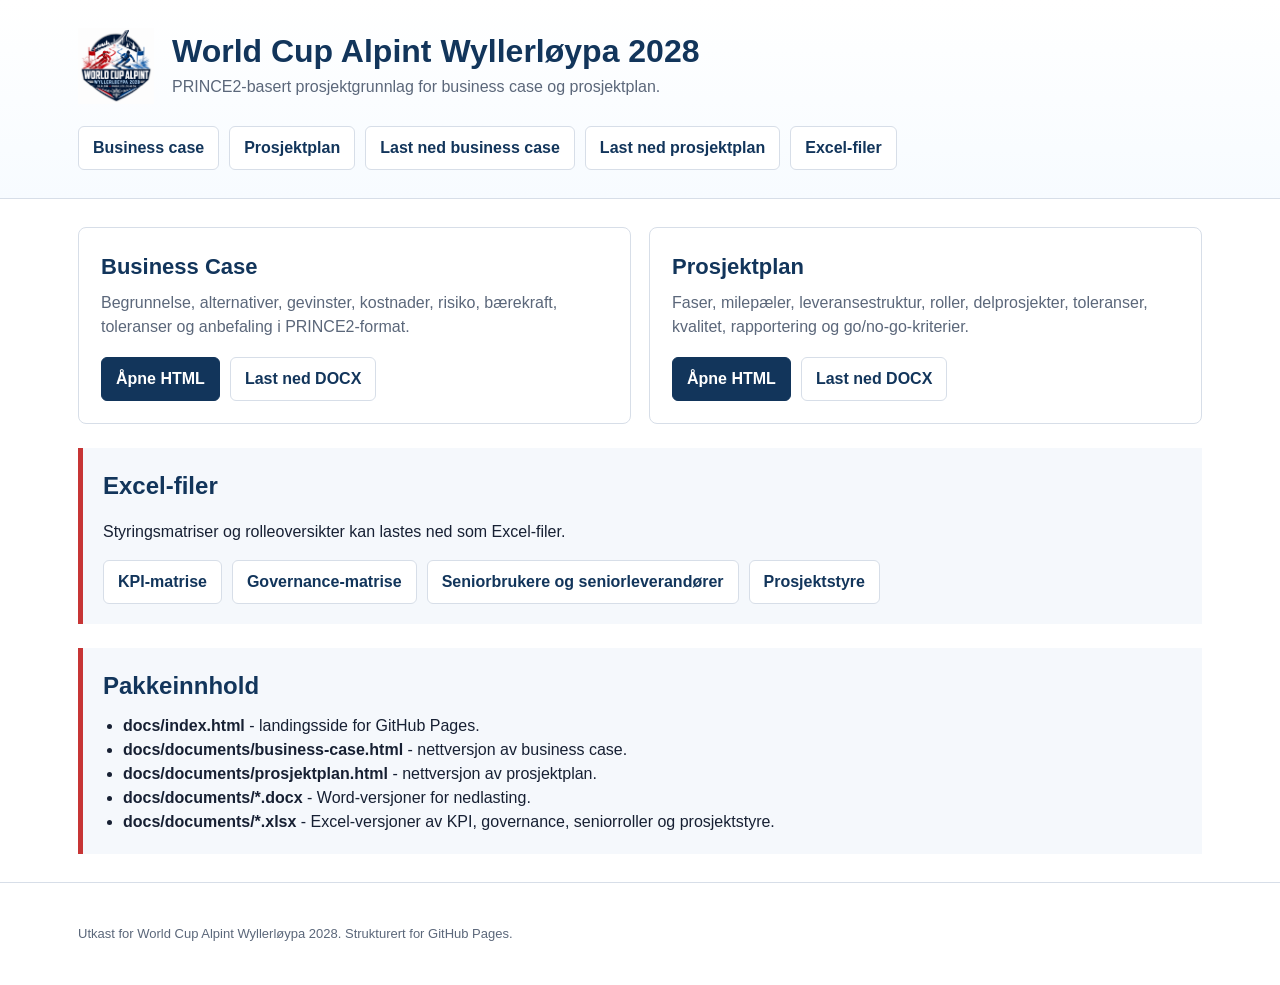
==== docs/index.html @ ef1f35f2 "Add files via upload" ====
<!doctype html>
<html lang="no">
<head>
  <meta charset="utf-8">
  <meta name="viewport" content="width=device-width, initial-scale=1">
  <title>World Cup Alpint Wyllerløypa 2028</title>
  <link rel="stylesheet" href="styles.css">
</head>
<body>
  <header>
    <div class="shell">
      <div class="topbar">
        <img class="logo" src="assets/logo.png" alt="World Cup Alpint Wyllerløypa 2028 logo">
        <div>
          <h1>World Cup Alpint Wyllerløypa 2028</h1>
          <p class="subtitle">PRINCE2-basert prosjektgrunnlag for business case og prosjektplan.</p>
        </div>
      </div>
      <nav aria-label="Hovednavigasjon">
        <a href="documents/business-case.html">Business case</a>
        <a href="documents/prosjektplan.html">Prosjektplan</a>
        <a href="documents/business-case.docx">Last ned business case</a>
        <a href="documents/prosjektplan.docx">Last ned prosjektplan</a>
        <a href="#excel">Excel-filer</a>
      </nav>
    </div>
  </header>

  <main class="shell">
    <section class="grid" aria-label="Dokumenter">
      <article class="card">
        <h2>Business Case</h2>
        <p>Begrunnelse, alternativer, gevinster, kostnader, risiko, bærekraft, toleranser og anbefaling i PRINCE2-format.</p>
        <div class="actions">
          <a class="button primary" href="documents/business-case.html">Åpne HTML</a>
          <a class="button" href="documents/business-case.docx">Last ned DOCX</a>
        </div>
      </article>

      <article class="card">
        <h2>Prosjektplan</h2>
        <p>Faser, milepæler, leveransestruktur, roller, delprosjekter, toleranser, kvalitet, rapportering og go/no-go-kriterier.</p>
        <div class="actions">
          <a class="button primary" href="documents/prosjektplan.html">Åpne HTML</a>
          <a class="button" href="documents/prosjektplan.docx">Last ned DOCX</a>
        </div>
      </article>
    </section>

    <section class="summary" id="excel">
      <h2>Excel-filer</h2>
      <p>Styringsmatriser og rolleoversikter kan lastes ned som Excel-filer.</p>
      <div class="actions">
        <a class="button" href="documents/kpi-matrise.xlsx">KPI-matrise</a>
        <a class="button" href="documents/governance-matrise.xlsx">Governance-matrise</a>
        <a class="button" href="documents/seniorbrukere-seniorleverandorer.xlsx">Seniorbrukere og seniorleverandører</a>
        <a class="button" href="documents/prosjektstyre.xlsx">Prosjektstyre</a>
      </div>
    </section>

    <section class="summary">
      <h2>Pakkeinnhold</h2>
      <ul>
        <li><strong>docs/index.html</strong> - landingsside for GitHub Pages.</li>
        <li><strong>docs/documents/business-case.html</strong> - nettversjon av business case.</li>
        <li><strong>docs/documents/prosjektplan.html</strong> - nettversjon av prosjektplan.</li>
        <li><strong>docs/documents/*.docx</strong> - Word-versjoner for nedlasting.</li>
        <li><strong>docs/documents/*.xlsx</strong> - Excel-versjoner av KPI, governance, seniorroller og prosjektstyre.</li>
      </ul>
    </section>
  </main>

  <footer>
    <div class="shell">
      <p>Utkast for World Cup Alpint Wyllerløypa 2028. Strukturert for GitHub Pages.</p>
    </div>
  </footer>
</body>
</html>
---- docs/styles.css ----
:root {
  --ink: #172033;
  --muted: #5b677a;
  --line: #d7dee8;
  --panel: #f5f8fc;
  --blue: #12355b;
  --ice: #e8f3ff;
  --red: #c73535;
}

* {
  box-sizing: border-box;
}

body {
  margin: 0;
  font-family: Arial, Helvetica, sans-serif;
  color: var(--ink);
  background: #ffffff;
  line-height: 1.5;
}

.shell {
  max-width: 1180px;
  margin: 0 auto;
  padding: 28px;
}

header {
  border-bottom: 1px solid var(--line);
  background: linear-gradient(180deg, #ffffff 0%, #f7fbff 100%);
}

.topbar {
  display: flex;
  align-items: center;
  gap: 18px;
}

.logo {
  width: 76px;
  height: 76px;
  object-fit: contain;
}

h1 {
  margin: 0;
  color: var(--blue);
  font-size: 32px;
  line-height: 1.15;
}

.subtitle {
  margin: 6px 0 0;
  color: var(--muted);
  font-size: 16px;
}

nav {
  display: flex;
  flex-wrap: wrap;
  gap: 10px;
  margin-top: 22px;
}

nav a,
.button {
  display: inline-flex;
  align-items: center;
  justify-content: center;
  min-height: 40px;
  padding: 9px 14px;
  border: 1px solid var(--line);
  border-radius: 6px;
  color: var(--blue);
  background: #ffffff;
  text-decoration: none;
  font-weight: 700;
}

nav a:hover,
.button:hover {
  background: var(--ice);
}

.button.primary {
  color: #ffffff;
  background: var(--blue);
  border-color: var(--blue);
}

main {
  padding: 32px 0 48px;
}

.grid {
  display: grid;
  grid-template-columns: repeat(2, minmax(0, 1fr));
  gap: 18px;
}

.card {
  border: 1px solid var(--line);
  border-radius: 8px;
  padding: 22px;
  background: #ffffff;
}

.card h2 {
  margin: 0 0 8px;
  color: var(--blue);
  font-size: 22px;
}

.card p {
  margin: 0 0 18px;
  color: var(--muted);
}

.actions {
  display: flex;
  flex-wrap: wrap;
  gap: 10px;
}

.summary {
  margin-top: 24px;
  padding: 20px;
  border-left: 5px solid var(--red);
  background: var(--panel);
}

.summary h2 {
  margin: 0 0 8px;
  color: var(--blue);
}

.summary ul {
  margin: 10px 0 0;
  padding-left: 20px;
}

footer {
  border-top: 1px solid var(--line);
  color: var(--muted);
  font-size: 13px;
}

@media (max-width: 760px) {
  .shell {
    padding: 20px;
  }

  .topbar {
    align-items: flex-start;
  }

  .logo {
    width: 58px;
    height: 58px;
  }

  h1 {
    font-size: 25px;
  }

  .grid {
    grid-template-columns: 1fr;
  }
}
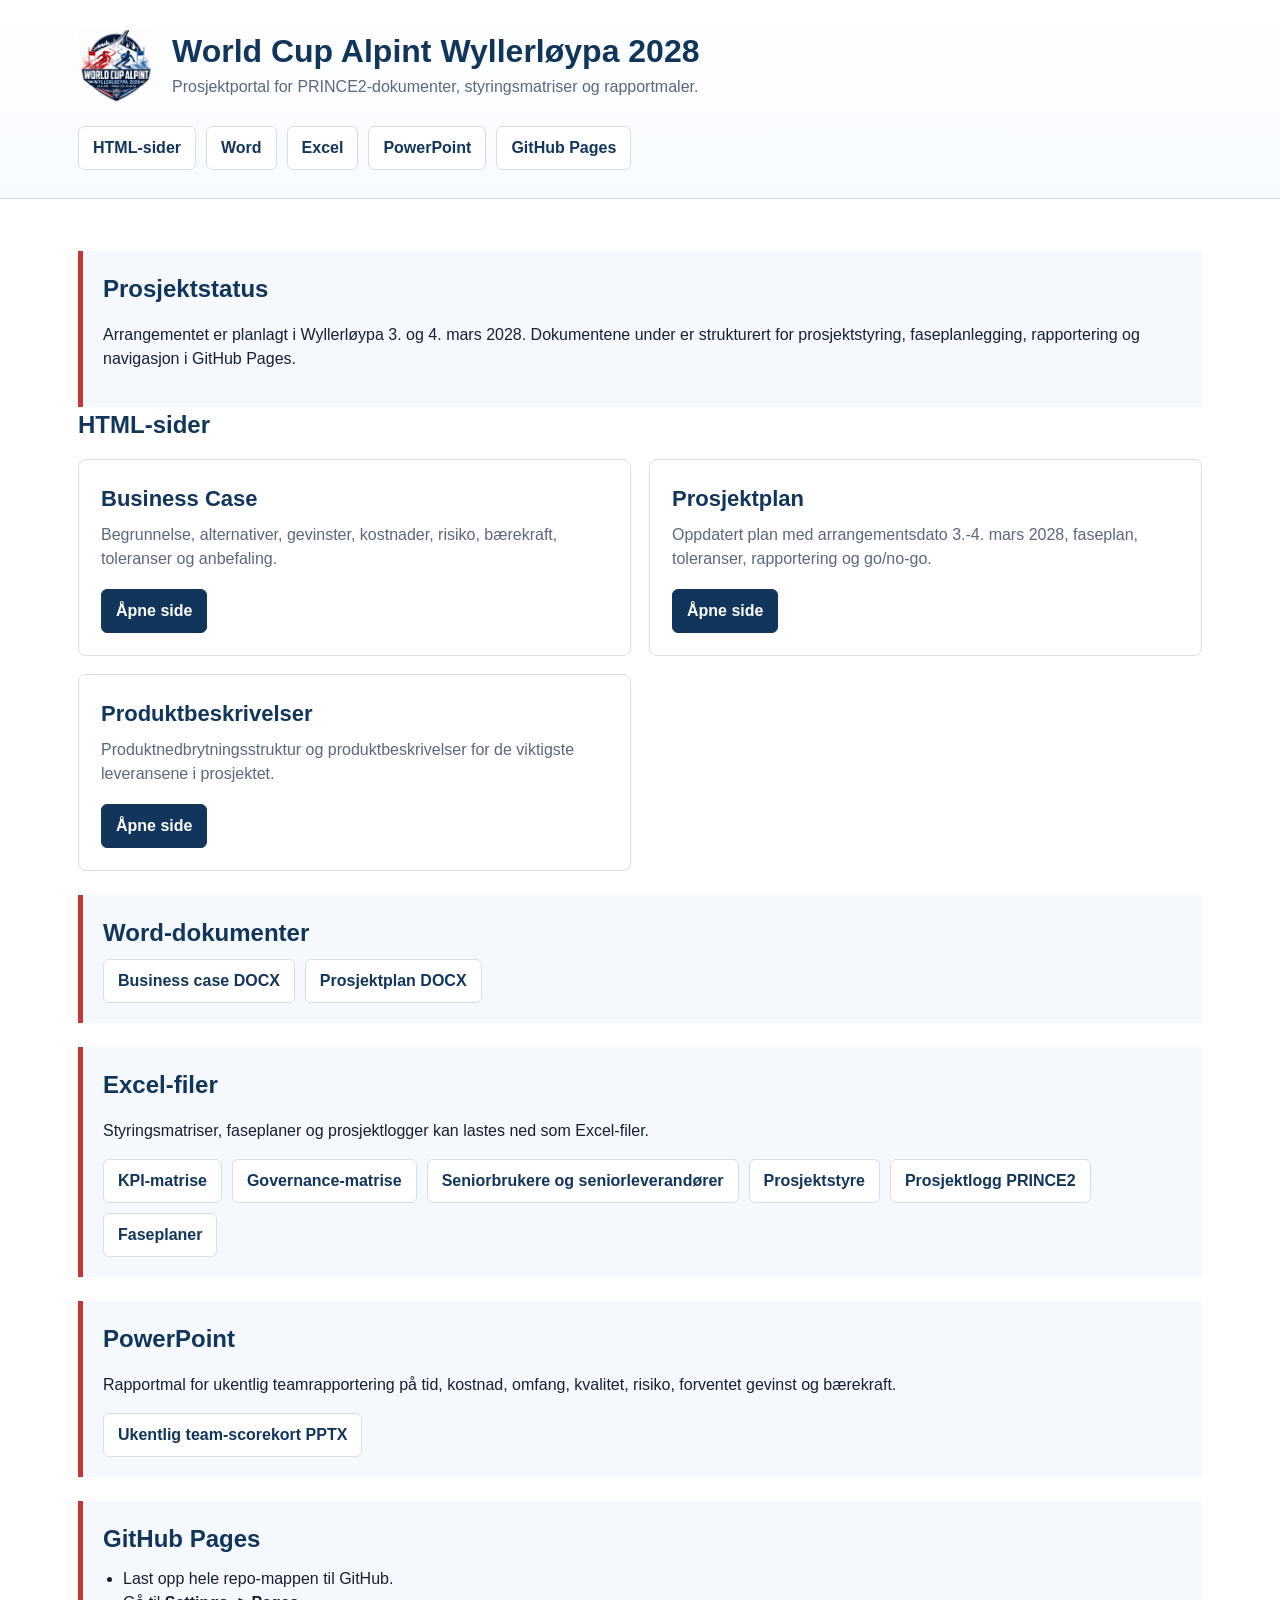
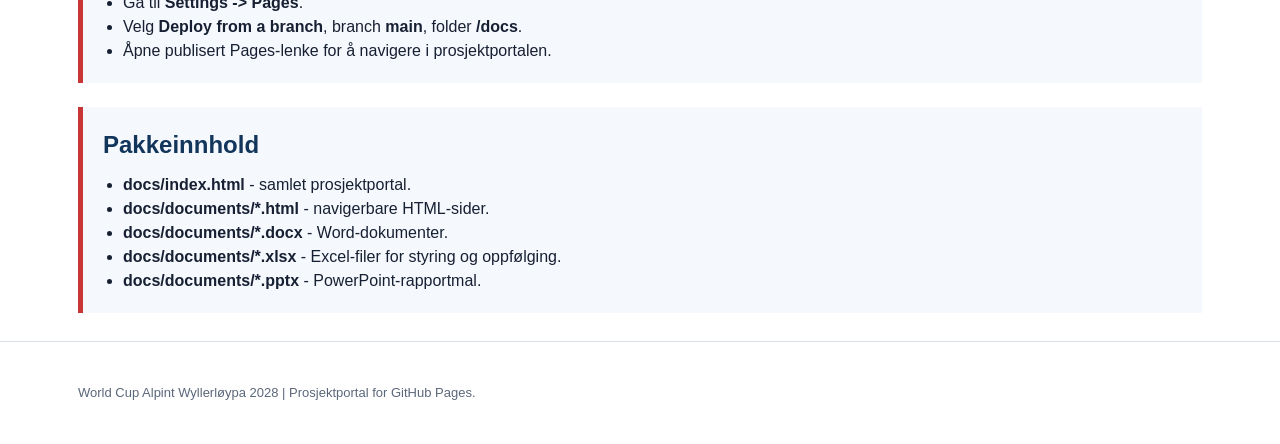
==== commit 23f03efa: "Add files via upload" ====
--- a/docs/index.html
+++ b/docs/index.html
@@ -13,66 +13,108 @@
         <img class="logo" src="assets/logo.png" alt="World Cup Alpint Wyllerløypa 2028 logo">
         <div>
           <h1>World Cup Alpint Wyllerløypa 2028</h1>
-          <p class="subtitle">PRINCE2-basert prosjektgrunnlag for business case og prosjektplan.</p>
+          <p class="subtitle">Prosjektportal for PRINCE2-dokumenter, styringsmatriser og rapportmaler.</p>
         </div>
       </div>
       <nav aria-label="Hovednavigasjon">
-        <a href="documents/business-case.html">Business case</a>
-        <a href="documents/prosjektplan.html">Prosjektplan</a>
-        <a href="documents/business-case.docx">Last ned business case</a>
-        <a href="documents/prosjektplan.docx">Last ned prosjektplan</a>
-        <a href="#excel">Excel-filer</a>
+        <a href="#sider">HTML-sider</a>
+        <a href="#word">Word</a>
+        <a href="#excel">Excel</a>
+        <a href="#ppt">PowerPoint</a>
+        <a href="#github">GitHub Pages</a>
       </nav>
     </div>
   </header>
 
   <main class="shell">
-    <section class="grid" aria-label="Dokumenter">
-      <article class="card">
-        <h2>Business Case</h2>
-        <p>Begrunnelse, alternativer, gevinster, kostnader, risiko, bærekraft, toleranser og anbefaling i PRINCE2-format.</p>
-        <div class="actions">
-          <a class="button primary" href="documents/business-case.html">Åpne HTML</a>
-          <a class="button" href="documents/business-case.docx">Last ned DOCX</a>
-        </div>
-      </article>
-
-      <article class="card">
-        <h2>Prosjektplan</h2>
-        <p>Faser, milepæler, leveransestruktur, roller, delprosjekter, toleranser, kvalitet, rapportering og go/no-go-kriterier.</p>
-        <div class="actions">
-          <a class="button primary" href="documents/prosjektplan.html">Åpne HTML</a>
-          <a class="button" href="documents/prosjektplan.docx">Last ned DOCX</a>
-        </div>
-      </article>
+    <section class="summary">
+      <h2>Prosjektstatus</h2>
+      <p>Arrangementet er planlagt i Wyllerløypa 3. og 4. mars 2028. Dokumentene under er strukturert for prosjektstyring, faseplanlegging, rapportering og navigasjon i GitHub Pages.</p>
     </section>
 
-    <section class="summary" id="excel">
+    <section id="sider">
+      <h2 class="section-title">HTML-sider</h2>
+      <div class="grid">
+        <article class="card">
+          <h2>Business Case</h2>
+          <p>Begrunnelse, alternativer, gevinster, kostnader, risiko, bærekraft, toleranser og anbefaling.</p>
+          <div class="actions">
+            <a class="button primary" href="documents/business-case.html">Åpne side</a>
+          </div>
+        </article>
+
+        <article class="card">
+          <h2>Prosjektplan</h2>
+          <p>Oppdatert plan med arrangementsdato 3.-4. mars 2028, faseplan, toleranser, rapportering og go/no-go.</p>
+          <div class="actions">
+            <a class="button primary" href="documents/prosjektplan.html">Åpne side</a>
+          </div>
+        </article>
+
+        <article class="card">
+          <h2>Produktbeskrivelser</h2>
+          <p>Produktnedbrytningsstruktur og produktbeskrivelser for de viktigste leveransene i prosjektet.</p>
+          <div class="actions">
+            <a class="button primary" href="documents/produktbeskrivelser.html">Åpne side</a>
+          </div>
+        </article>
+      </div>
+    </section>
+
+    <section id="word" class="summary">
+      <h2>Word-dokumenter</h2>
+      <div class="actions">
+        <a class="button" href="documents/business-case.docx">Business case DOCX</a>
+        <a class="button" href="documents/prosjektplan.docx">Prosjektplan DOCX</a>
+      </div>
+    </section>
+
+    <section id="excel" class="summary">
       <h2>Excel-filer</h2>
-      <p>Styringsmatriser og rolleoversikter kan lastes ned som Excel-filer.</p>
+      <p>Styringsmatriser, faseplaner og prosjektlogger kan lastes ned som Excel-filer.</p>
       <div class="actions">
         <a class="button" href="documents/kpi-matrise.xlsx">KPI-matrise</a>
         <a class="button" href="documents/governance-matrise.xlsx">Governance-matrise</a>
         <a class="button" href="documents/seniorbrukere-seniorleverandorer.xlsx">Seniorbrukere og seniorleverandører</a>
         <a class="button" href="documents/prosjektstyre.xlsx">Prosjektstyre</a>
+        <a class="button" href="documents/prosjektlogg.xlsx">Prosjektlogg PRINCE2</a>
+        <a class="button" href="documents/faseplaner.xlsx">Faseplaner</a>
       </div>
+    </section>
+
+    <section id="ppt" class="summary">
+      <h2>PowerPoint</h2>
+      <p>Rapportmal for ukentlig teamrapportering på tid, kostnad, omfang, kvalitet, risiko, forventet gevinst og bærekraft.</p>
+      <div class="actions">
+        <a class="button" href="documents/ukentlig-team-scorekort.pptx">Ukentlig team-scorekort PPTX</a>
+      </div>
+    </section>
+
+    <section id="github" class="summary">
+      <h2>GitHub Pages</h2>
+      <ul>
+        <li>Last opp hele repo-mappen til GitHub.</li>
+        <li>Gå til <strong>Settings -> Pages</strong>.</li>
+        <li>Velg <strong>Deploy from a branch</strong>, branch <strong>main</strong>, folder <strong>/docs</strong>.</li>
+        <li>Åpne publisert Pages-lenke for å navigere i prosjektportalen.</li>
+      </ul>
     </section>
 
     <section class="summary">
       <h2>Pakkeinnhold</h2>
       <ul>
-        <li><strong>docs/index.html</strong> - landingsside for GitHub Pages.</li>
-        <li><strong>docs/documents/business-case.html</strong> - nettversjon av business case.</li>
-        <li><strong>docs/documents/prosjektplan.html</strong> - nettversjon av prosjektplan.</li>
-        <li><strong>docs/documents/*.docx</strong> - Word-versjoner for nedlasting.</li>
-        <li><strong>docs/documents/*.xlsx</strong> - Excel-versjoner av KPI, governance, seniorroller og prosjektstyre.</li>
+        <li><strong>docs/index.html</strong> - samlet prosjektportal.</li>
+        <li><strong>docs/documents/*.html</strong> - navigerbare HTML-sider.</li>
+        <li><strong>docs/documents/*.docx</strong> - Word-dokumenter.</li>
+        <li><strong>docs/documents/*.xlsx</strong> - Excel-filer for styring og oppfølging.</li>
+        <li><strong>docs/documents/*.pptx</strong> - PowerPoint-rapportmal.</li>
       </ul>
     </section>
   </main>
 
   <footer>
     <div class="shell">
-      <p>Utkast for World Cup Alpint Wyllerløypa 2028. Strukturert for GitHub Pages.</p>
+      <p>World Cup Alpint Wyllerløypa 2028 | Prosjektportal for GitHub Pages.</p>
     </div>
   </footer>
 </body>
--- a/docs/styles.css
+++ b/docs/styles.css
@@ -93,6 +93,12 @@
   padding: 32px 0 48px;
 }
 
+.section-title {
+  margin: 0 0 16px;
+  color: var(--blue);
+  font-size: 24px;
+}
+
 .grid {
   display: grid;
   grid-template-columns: repeat(2, minmax(0, 1fr));
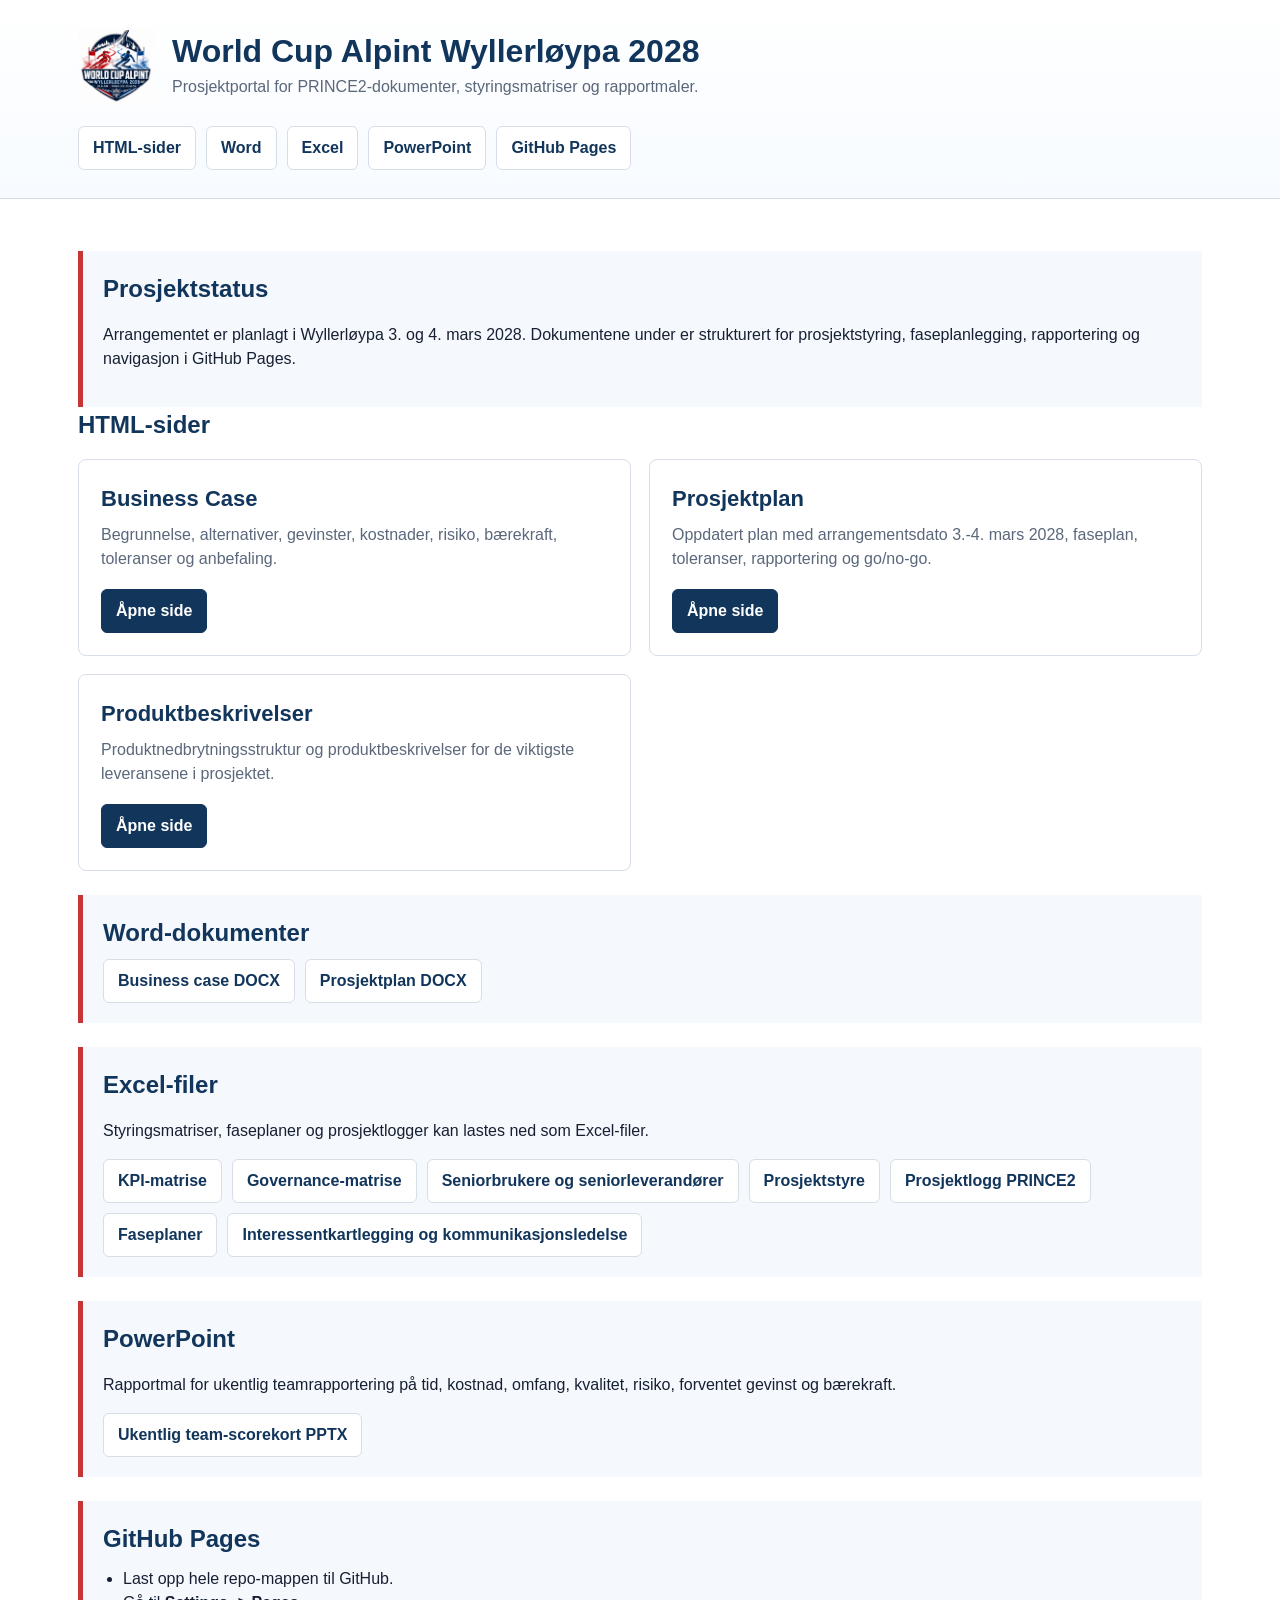
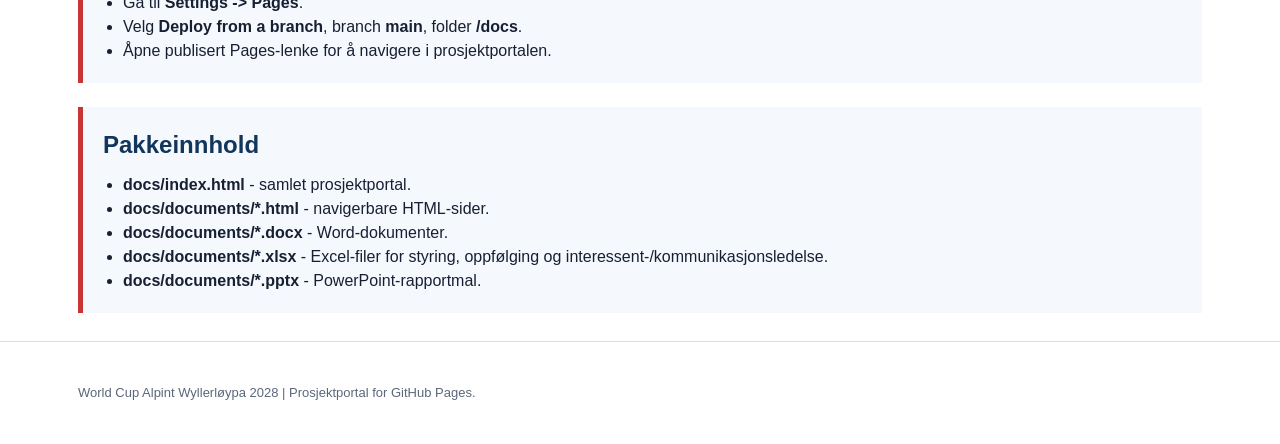
==== commit 7800cf53: "Add files via upload" ====
--- a/docs/index.html
+++ b/docs/index.html
@@ -79,6 +79,7 @@
         <a class="button" href="documents/prosjektstyre.xlsx">Prosjektstyre</a>
         <a class="button" href="documents/prosjektlogg.xlsx">Prosjektlogg PRINCE2</a>
         <a class="button" href="documents/faseplaner.xlsx">Faseplaner</a>
+        <a class="button" href="documents/Interessentkartlegging-og-kommunikasjonsledelse-World-Cup-Alpint-Wyllerloypa-2028.xlsx">Interessentkartlegging og kommunikasjonsledelse</a>
       </div>
     </section>
 
@@ -106,7 +107,7 @@
         <li><strong>docs/index.html</strong> - samlet prosjektportal.</li>
         <li><strong>docs/documents/*.html</strong> - navigerbare HTML-sider.</li>
         <li><strong>docs/documents/*.docx</strong> - Word-dokumenter.</li>
-        <li><strong>docs/documents/*.xlsx</strong> - Excel-filer for styring og oppfølging.</li>
+        <li><strong>docs/documents/*.xlsx</strong> - Excel-filer for styring, oppfølging og interessent-/kommunikasjonsledelse.</li>
         <li><strong>docs/documents/*.pptx</strong> - PowerPoint-rapportmal.</li>
       </ul>
     </section>
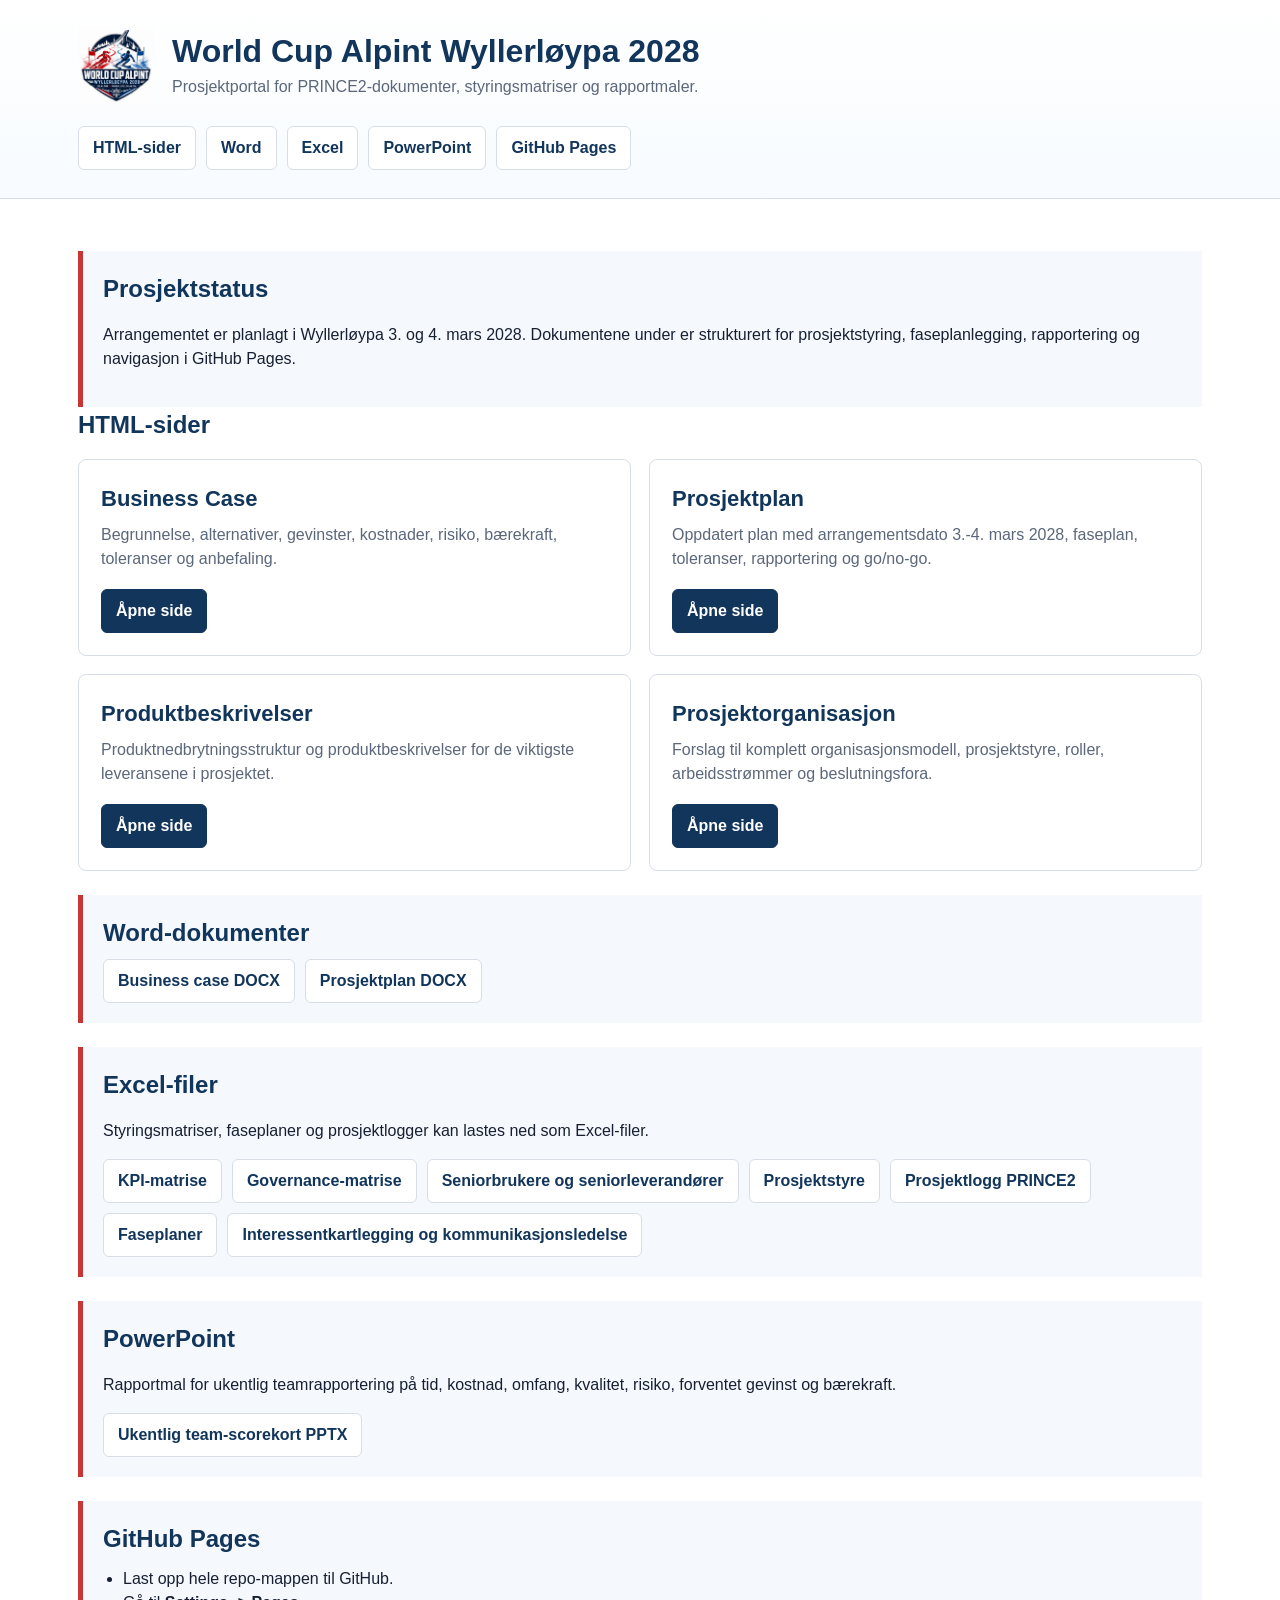
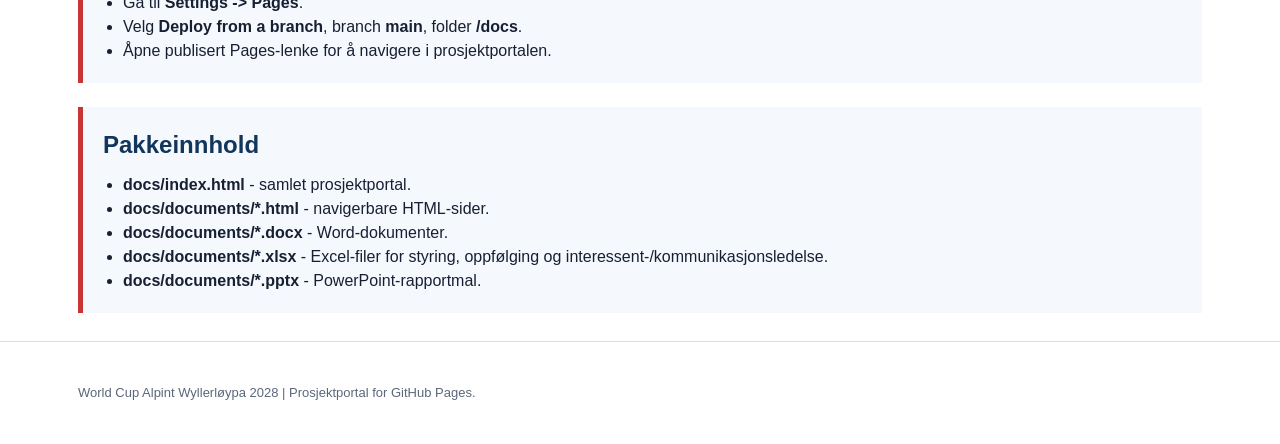
==== commit c709b120: "Add files via upload" ====
--- a/docs/index.html
+++ b/docs/index.html
@@ -56,6 +56,14 @@
           <p>Produktnedbrytningsstruktur og produktbeskrivelser for de viktigste leveransene i prosjektet.</p>
           <div class="actions">
             <a class="button primary" href="documents/produktbeskrivelser.html">Åpne side</a>
+          </div>
+        </article>
+
+        <article class="card">
+          <h2>Prosjektorganisasjon</h2>
+          <p>Forslag til komplett organisasjonsmodell, prosjektstyre, roller, arbeidsstrømmer og beslutningsfora.</p>
+          <div class="actions">
+            <a class="button primary" href="documents/Prosjektorganisasjon-World-Cup-Alpint-Wyllerloypa-2028.html">Åpne side</a>
           </div>
         </article>
       </div>
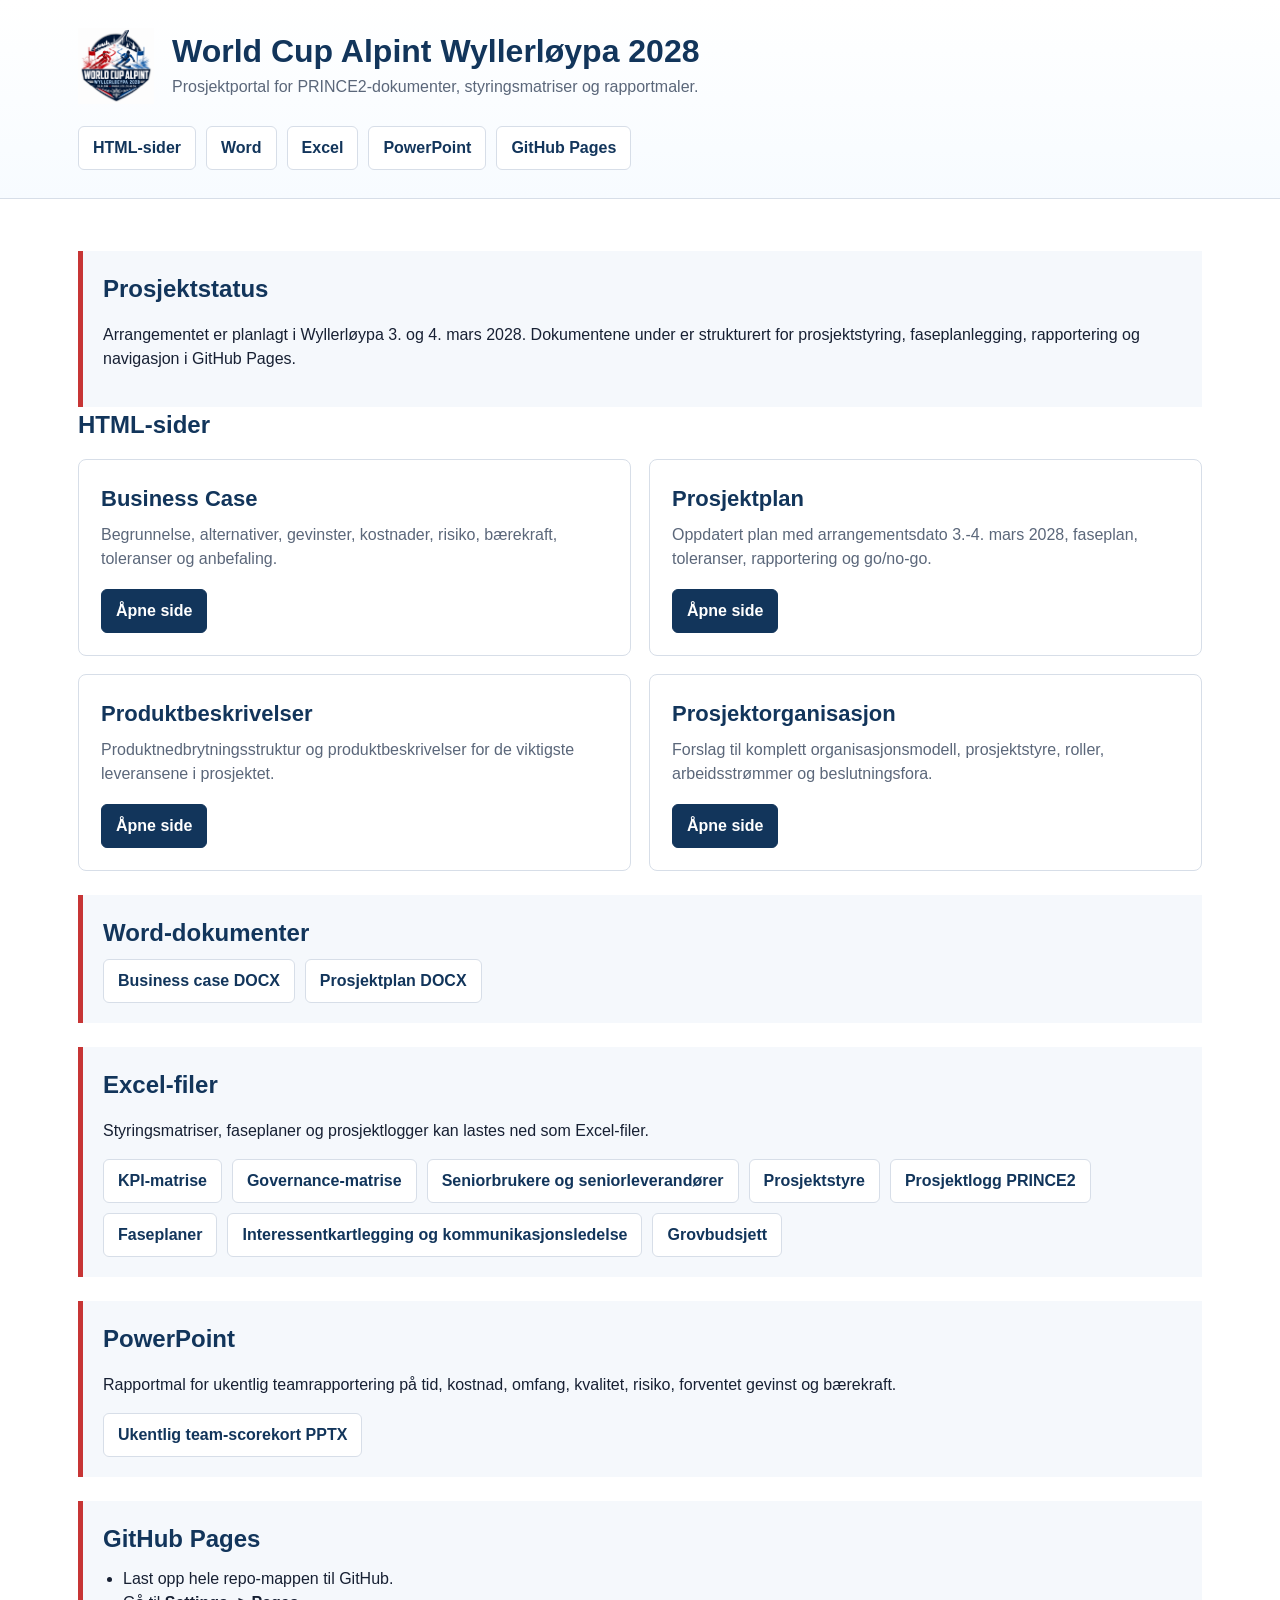
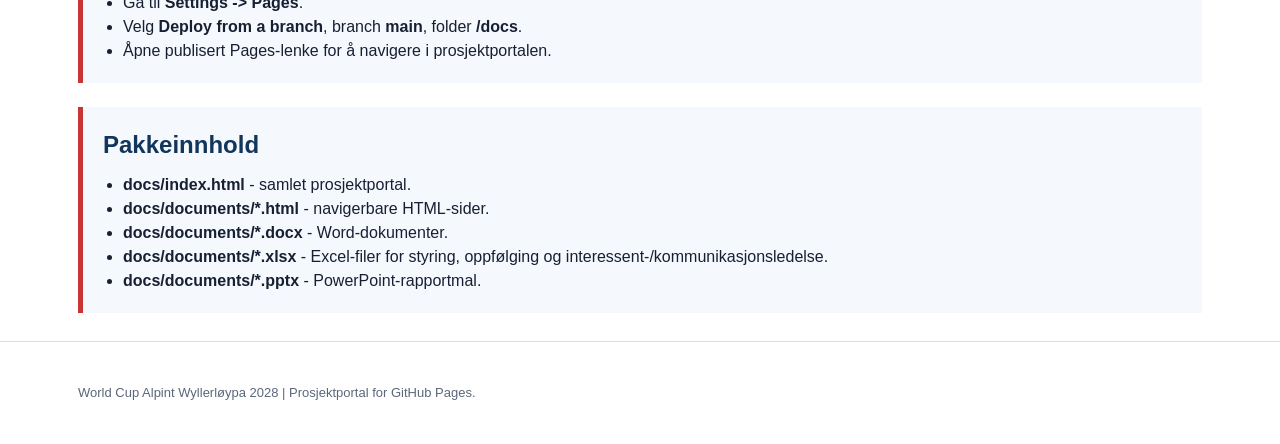
==== commit 9b7b635b: "Add files via upload" ====
--- a/docs/index.html
+++ b/docs/index.html
@@ -88,6 +88,7 @@
         <a class="button" href="documents/prosjektlogg.xlsx">Prosjektlogg PRINCE2</a>
         <a class="button" href="documents/faseplaner.xlsx">Faseplaner</a>
         <a class="button" href="documents/Interessentkartlegging-og-kommunikasjonsledelse-World-Cup-Alpint-Wyllerloypa-2028.xlsx">Interessentkartlegging og kommunikasjonsledelse</a>
+        <a class="button" href="documents/Grovbudsjett-World-Cup-Alpint-Wyllerloypa-2028.xlsx">Grovbudsjett</a>
       </div>
     </section>
 
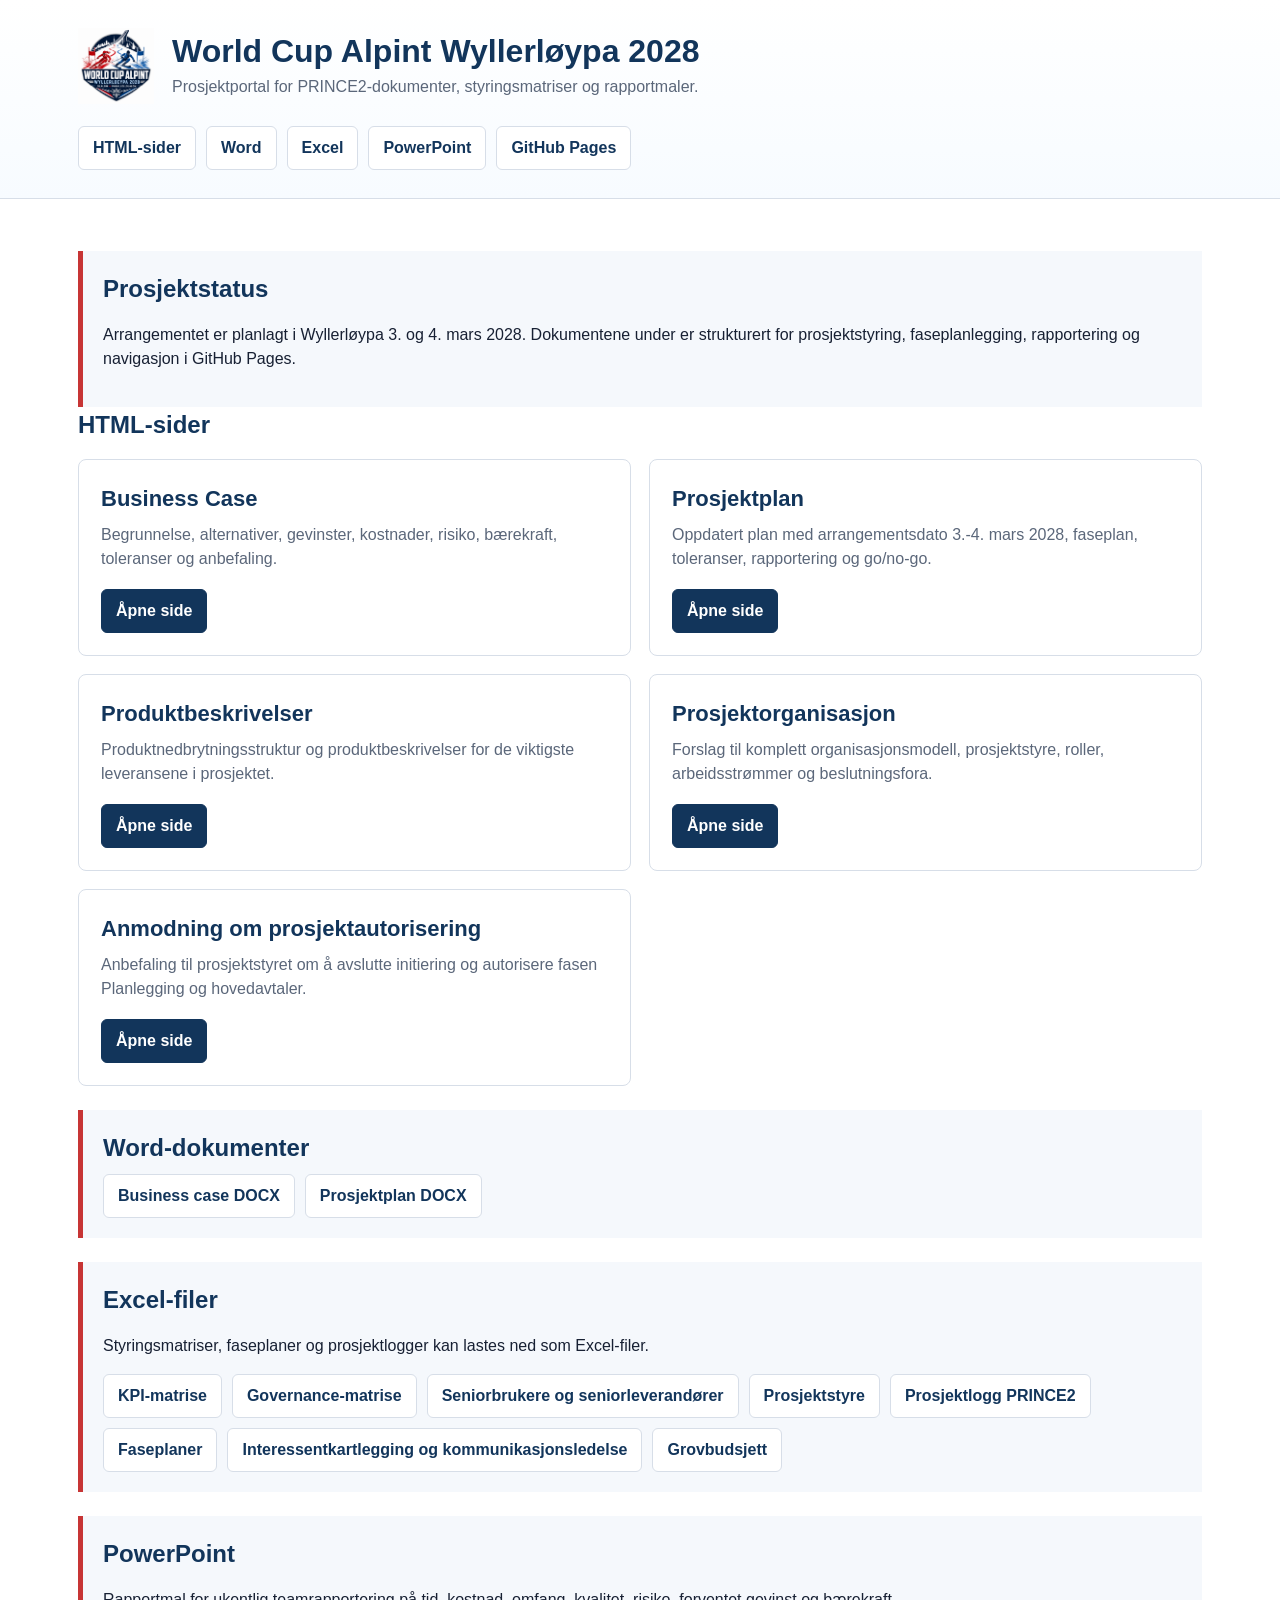
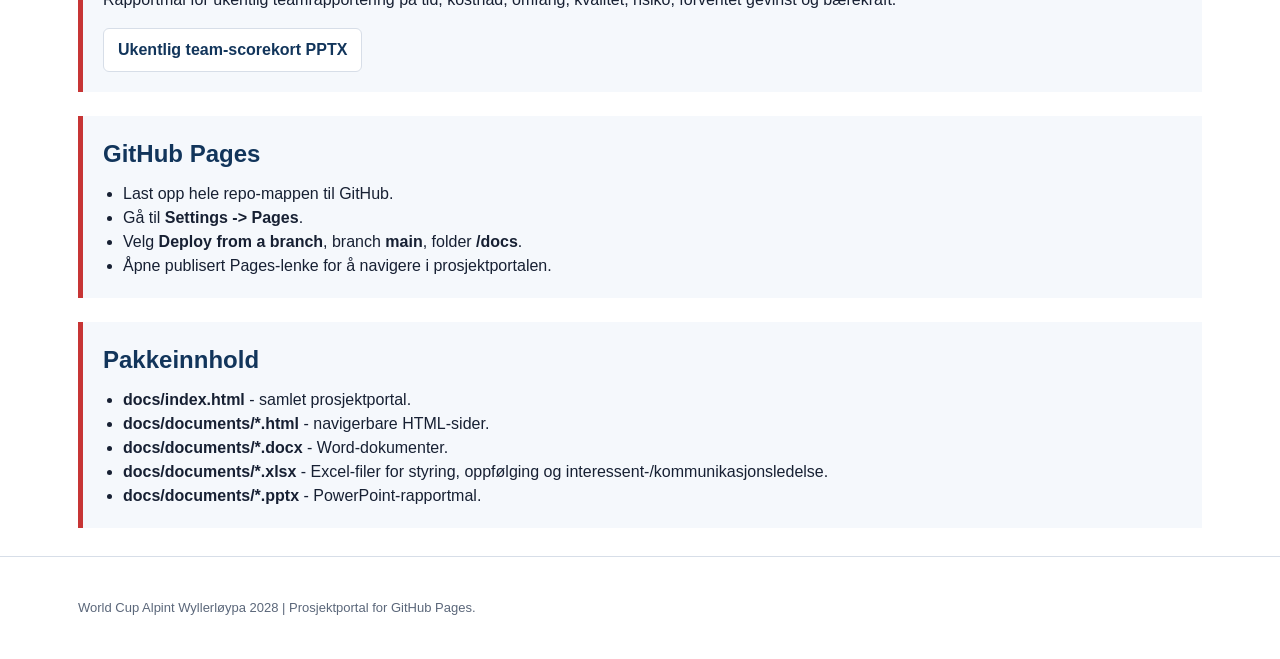
==== commit 68015b58: "Add files via upload" ====
--- a/docs/index.html
+++ b/docs/index.html
@@ -66,6 +66,14 @@
             <a class="button primary" href="documents/Prosjektorganisasjon-World-Cup-Alpint-Wyllerloypa-2028.html">Åpne side</a>
           </div>
         </article>
+
+        <article class="card">
+          <h2>Anmodning om prosjektautorisering</h2>
+          <p>Anbefaling til prosjektstyret om å avslutte initiering og autorisere fasen Planlegging og hovedavtaler.</p>
+          <div class="actions">
+            <a class="button primary" href="documents/anmodning-prosjektautorisering.html">Åpne side</a>
+          </div>
+        </article>
       </div>
     </section>
 
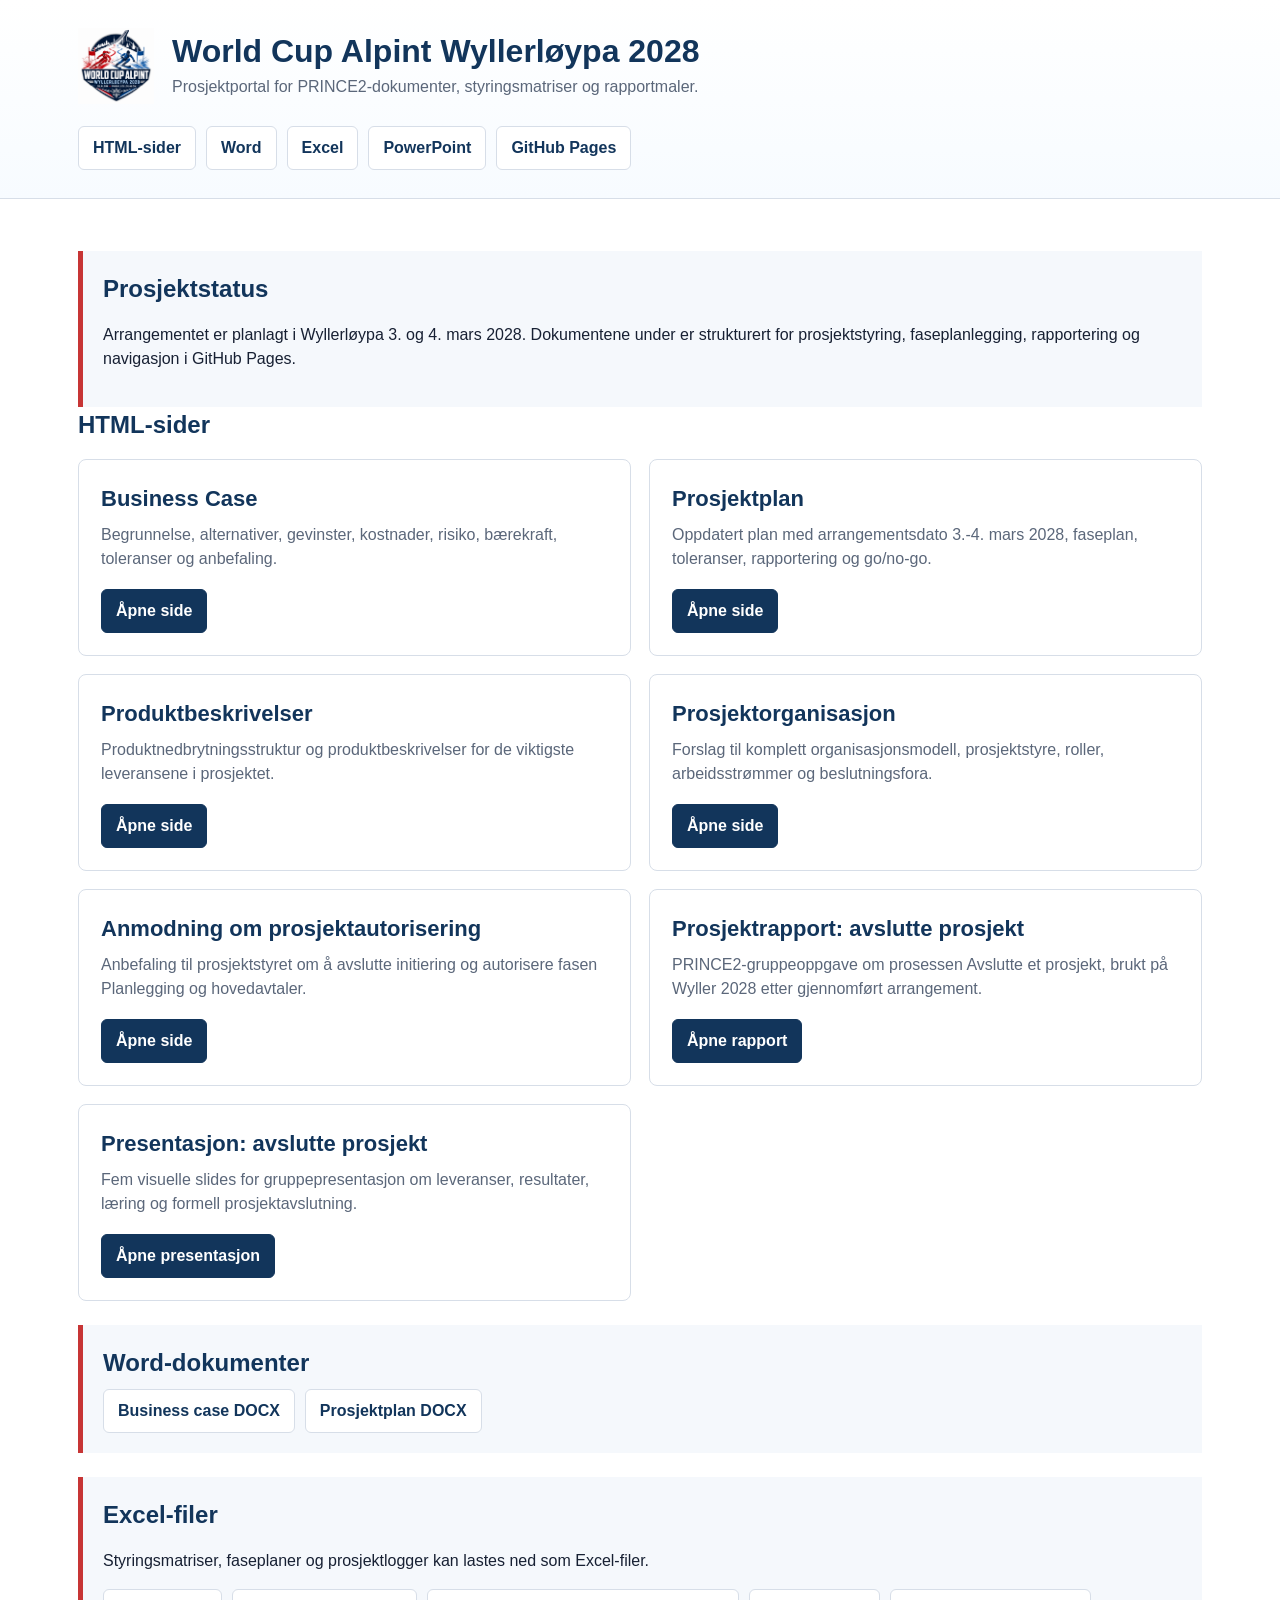
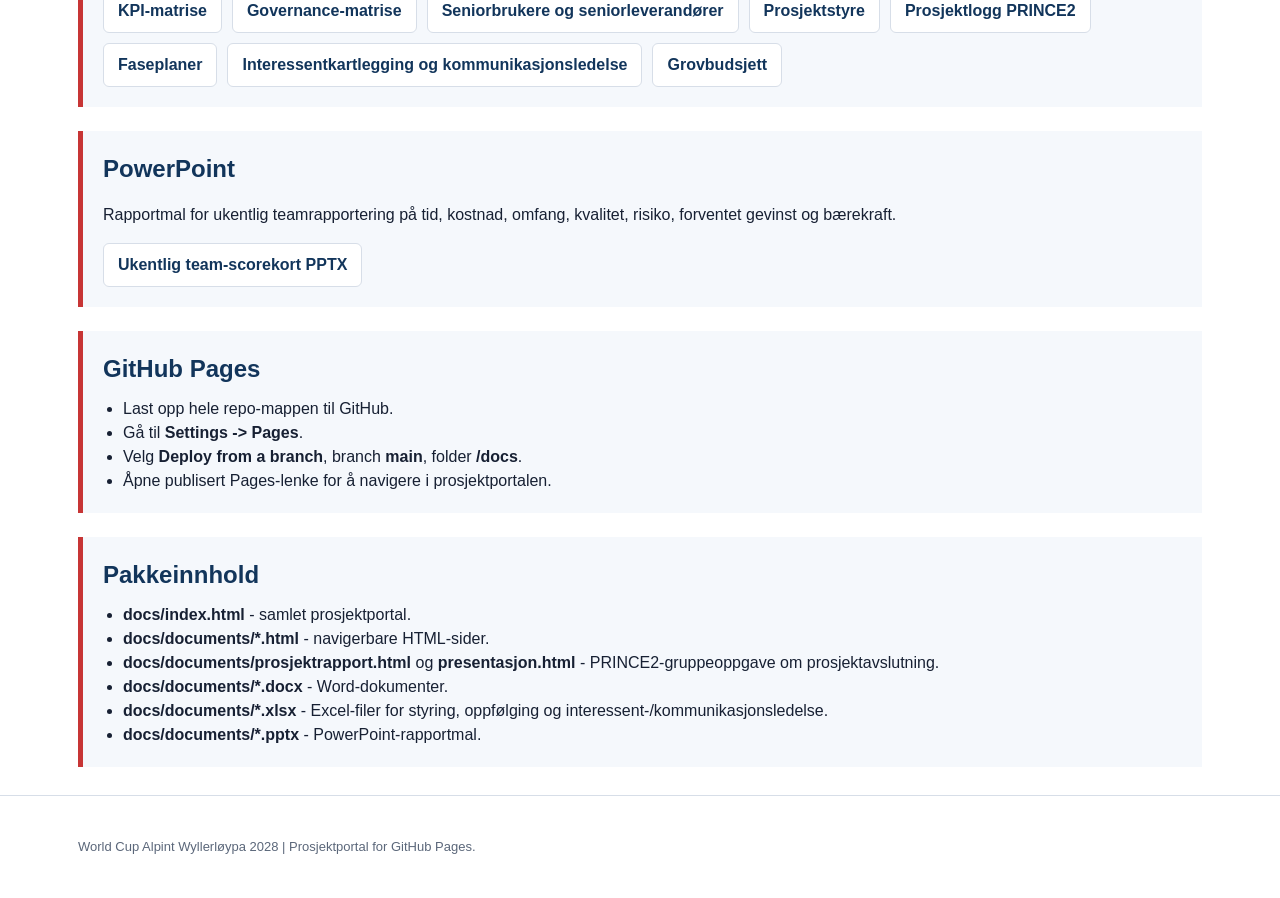
==== commit 343d91f9: "Add files via upload" ====
--- a/docs/index.html
+++ b/docs/index.html
@@ -74,6 +74,22 @@
             <a class="button primary" href="documents/anmodning-prosjektautorisering.html">Åpne side</a>
           </div>
         </article>
+
+        <article class="card">
+          <h2>Prosjektrapport: avslutte prosjekt</h2>
+          <p>PRINCE2-gruppeoppgave om prosessen Avslutte et prosjekt, brukt på Wyller 2028 etter gjennomført arrangement.</p>
+          <div class="actions">
+            <a class="button primary" href="documents/prosjektrapport.html">Åpne rapport</a>
+          </div>
+        </article>
+
+        <article class="card">
+          <h2>Presentasjon: avslutte prosjekt</h2>
+          <p>Fem visuelle slides for gruppepresentasjon om leveranser, resultater, læring og formell prosjektavslutning.</p>
+          <div class="actions">
+            <a class="button primary" href="documents/presentasjon.html">Åpne presentasjon</a>
+          </div>
+        </article>
       </div>
     </section>
 
@@ -123,6 +139,7 @@
       <ul>
         <li><strong>docs/index.html</strong> - samlet prosjektportal.</li>
         <li><strong>docs/documents/*.html</strong> - navigerbare HTML-sider.</li>
+        <li><strong>docs/documents/prosjektrapport.html</strong> og <strong>presentasjon.html</strong> - PRINCE2-gruppeoppgave om prosjektavslutning.</li>
         <li><strong>docs/documents/*.docx</strong> - Word-dokumenter.</li>
         <li><strong>docs/documents/*.xlsx</strong> - Excel-filer for styring, oppfølging og interessent-/kommunikasjonsledelse.</li>
         <li><strong>docs/documents/*.pptx</strong> - PowerPoint-rapportmal.</li>
